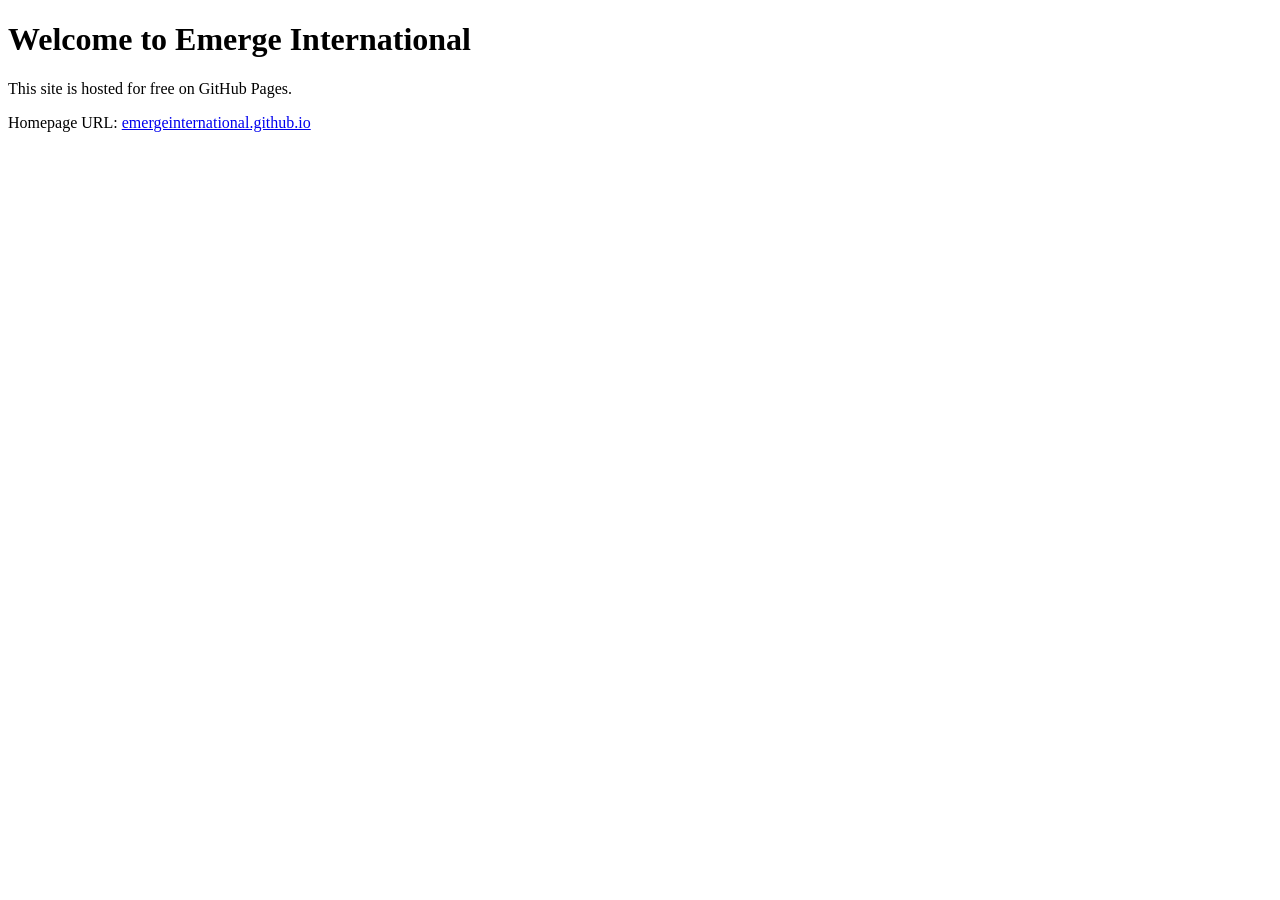
==== index.html @ 7b91ea62 "Create index.html" ====
<!doctype html>
<html>
<head>
<meta charset="utf-8">
<meta name="viewport" content="width=device-width, initial-scale=1">
<title>Emerge International</title>
</head>
<body>
<h1>Welcome to Emerge International</h1>
<p>This site is hosted for free on GitHub Pages.</p>
<p>Homepage URL: <a href="https://emergeinternational.github.io">emergeinternational.github.io</a></p>
</body>
</html>
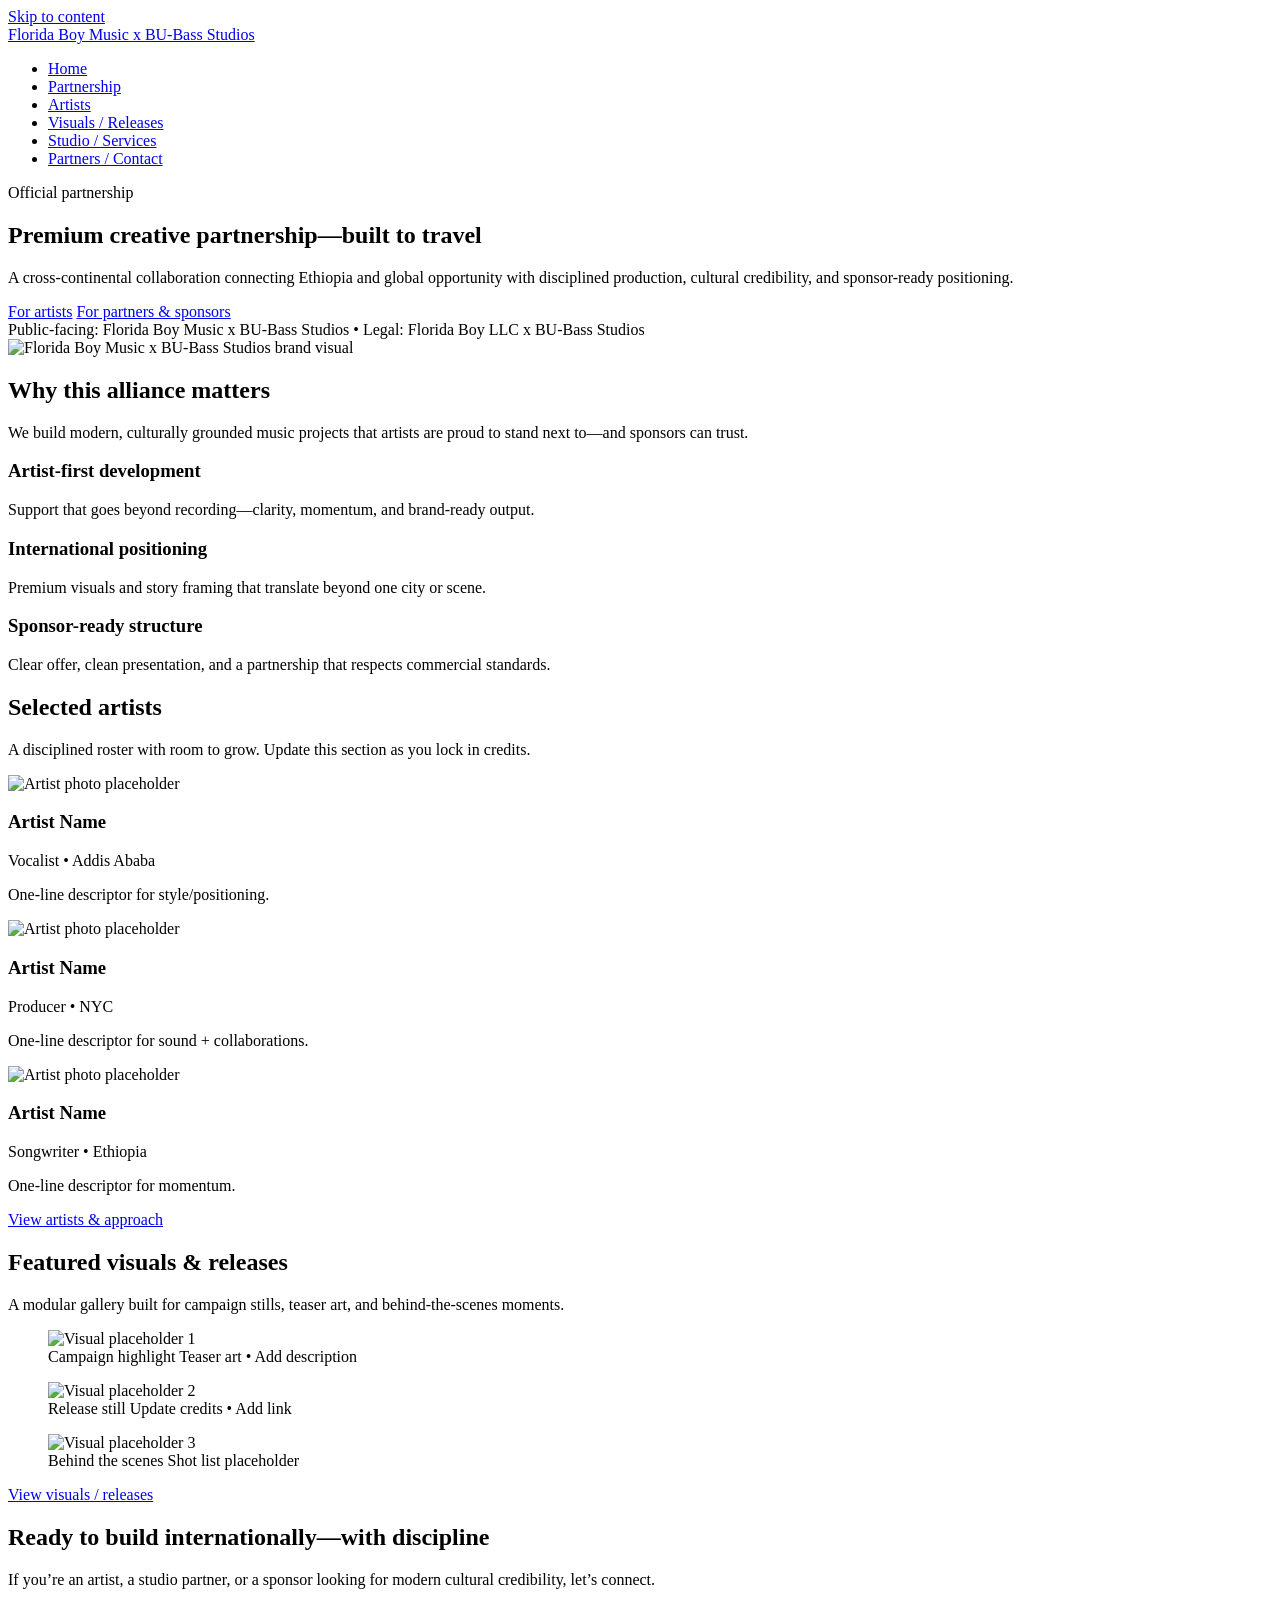
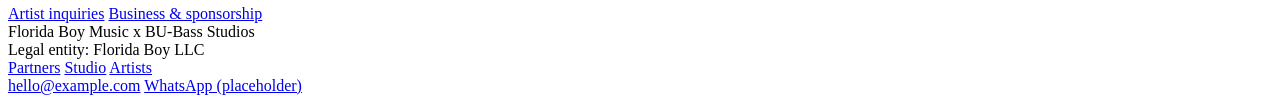
==== commit d8ad878a: "Update index.html" ====
--- a/index.html
+++ b/index.html
@@ -1,13 +1,206 @@
 <!doctype html>
-<html>
+<html lang="en">
 <head>
-<meta charset="utf-8">
-<meta name="viewport" content="width=device-width, initial-scale=1">
-<title>Emerge International</title>
+  <meta charset="utf-8">
+  <meta name="viewport" content="width=device-width,initial-scale=1">
+  <title>Florida Boy Music x BU-Bass Studios</title>
+  <meta name="description" content="Florida Boy Music x BU-Bass Studios is a cross-continental creative partnership connecting Ethiopia and international opportunity.">
+  <link rel="canonical" href="https://emergeinternational.github.io/">
+  <meta name="robots" content="index,follow">
+  <meta name="theme-color" content="#0b0b0d">
+  <link rel="stylesheet" href="/assets/css/styles.css">
+  <meta property="og:type" content="website">
+  <meta property="og:url" content="https://emergeinternational.github.io/">
+  <meta property="og:title" content="Florida Boy Music x BU-Bass Studios">
+  <meta property="og:description" content="A modern, sponsor-friendly partnership platform—artist-facing, culturally relevant, and easy to maintain.">
+  <meta property="og:image" content="https://emergeinternational.github.io/assets/images/og-image.png">
+  <meta name="twitter:card" content="summary_large_image">
+  <meta name="twitter:title" content="Florida Boy Music x BU-Bass Studios">
+  <meta name="twitter:description" content="A modern, sponsor-friendly partnership platform—artist-facing, culturally relevant, and easy to maintain.">
+  <meta name="twitter:image" content="https://emergeinternational.github.io/assets/images/og-image.png">
+  <script type="application/ld+json">
+  {
+    "@context": "https://schema.org",
+    "@type": "Organization",
+    "name": "Florida Boy LLC x BU-Bass Studios",
+    "alternateName": "Florida Boy Music x BU-Bass Studios",
+    "url": "https://emergeinternational.github.io/",
+    "logo": "https://emergeinternational.github.io/assets/images/logo-mark.svg",
+    "contactPoint": {
+      "@type": "ContactPoint",
+      "contactType": "business",
+      "email": "hello@example.com",
+      "url": "https://emergeinternational.github.io/partners/"
+    }
+  }
+  </script>
 </head>
 <body>
-<h1>Welcome to Emerge International</h1>
-<p>This site is hosted for free on GitHub Pages.</p>
-<p>Homepage URL: <a href="https://emergeinternational.github.io">emergeinternational.github.io</a></p>
+  <a class="skip-link" href="#content">Skip to content</a>
+  <header class="site-header">
+    <div class="shell header-shell">
+      <a class="brand" href="/">
+        <span class="brand-top">Florida Boy Music</span>
+        <span class="brand-x">x</span>
+        <span class="brand-bottom">BU-Bass Studios</span>
+      </a>
+      <nav aria-label="Primary">
+        <ul class="nav">
+          <li><a href="/">Home</a></li>
+          <li><a href="/partnership/">Partnership</a></li>
+          <li><a href="/artists/">Artists</a></li>
+          <li><a href="/visuals/">Visuals / Releases</a></li>
+          <li><a href="/studio/">Studio / Services</a></li>
+          <li><a href="/partners/">Partners / Contact</a></li>
+        </ul>
+      </nav>
+    </div>
+  </header>
+
+  <main id="content">
+    <section class="hero" aria-label="Hero">
+      <div class="shell hero-shell">
+        <p class="eyebrow">Official partnership</p>
+        <h1>Premium creative partnership—built to travel</h1>
+        <p class="subhead">A cross-continental collaboration connecting Ethiopia and global opportunity with disciplined production, cultural credibility, and sponsor-ready positioning.</p>
+        <div class="cta-row">
+          <a class="btn btn-primary" href="/artists/#inquire">For artists</a>
+          <a class="btn btn-secondary" href="/partners/#business">For partners & sponsors</a>
+        </div>
+        <div class="micro-note">Public-facing: Florida Boy Music x BU-Bass Studios • Legal: Florida Boy LLC x BU-Bass Studios</div>
+      </div>
+      <img class="hero-art" src="/assets/images/hero.webp" alt="Florida Boy Music x BU-Bass Studios brand visual" width="1440" height="810">
+    </section>
+
+    <section class="section section--grid" aria-label="Partnership overview">
+      <div class="shell">
+        <div class="section-head">
+          <h2>Why this alliance matters</h2>
+          <p class="lead">We build modern, culturally grounded music projects that artists are proud to stand next to—and sponsors can trust.</p>
+        </div>
+        <div class="grid grid--3">
+          <article class="card">
+            <h3>Artist-first development</h3>
+            <p>Support that goes beyond recording—clarity, momentum, and brand-ready output.</p>
+          </article>
+          <article class="card">
+            <h3>International positioning</h3>
+            <p>Premium visuals and story framing that translate beyond one city or scene.</p>
+          </article>
+          <article class="card">
+            <h3>Sponsor-ready structure</h3>
+            <p>Clear offer, clean presentation, and a partnership that respects commercial standards.</p>
+          </article>
+        </div>
+      </div>
+    </section>
+
+    <section class="section section--artists" aria-label="Selected artists">
+      <div class="shell">
+        <div class="section-head">
+          <h2>Selected artists</h2>
+          <p class="lead">A disciplined roster with room to grow. Update this section as you lock in credits.</p>
+        </div>
+        <div class="grid grid--3 cards--artists">
+          <article class="card card--artist">
+            <img src="/assets/images/artist-placeholder.svg" alt="Artist photo placeholder" width="800" height="800">
+            <div class="card-body">
+              <h3>Artist Name</h3>
+              <p class="meta">Vocalist • Addis Ababa</p>
+              <p class="line">One-line descriptor for style/positioning.</p>
+            </div>
+          </article>
+          <article class="card card--artist">
+            <img src="/assets/images/artist-placeholder.svg" alt="Artist photo placeholder" width="800" height="800">
+            <div class="card-body">
+              <h3>Artist Name</h3>
+              <p class="meta">Producer • NYC</p>
+              <p class="line">One-line descriptor for sound + collaborations.</p>
+            </div>
+          </article>
+          <article class="card card--artist">
+            <img src="/assets/images/artist-placeholder.svg" alt="Artist photo placeholder" width="800" height="800">
+            <div class="card-body">
+              <h3>Artist Name</h3>
+              <p class="meta">Songwriter • Ethiopia</p>
+              <p class="line">One-line descriptor for momentum.</p>
+            </div>
+          </article>
+        </div>
+        <div class="cta-inline">
+          <a class="btn btn-link" href="/artists/">View artists & approach</a>
+        </div>
+      </div>
+    </section>
+
+    <section class="section section--visuals" aria-label="Featured visuals">
+      <div class="shell">
+        <div class="section-head">
+          <h2>Featured visuals & releases</h2>
+          <p class="lead">A modular gallery built for campaign stills, teaser art, and behind-the-scenes moments.</p>
+        </div>
+        <div class="grid grid--3">
+          <figure class="visual-tile">
+            <img src="/assets/images/visual-placeholder.svg" alt="Visual placeholder 1" loading="lazy" width="1200" height="800">
+            <figcaption>
+              <span class="title">Campaign highlight</span>
+              <span class="meta">Teaser art • Add description</span>
+            </figcaption>
+          </figure>
+          <figure class="visual-tile">
+            <img src="/assets/images/visual-placeholder.svg" alt="Visual placeholder 2" loading="lazy" width="1200" height="800">
+            <figcaption>
+              <span class="title">Release still</span>
+              <span class="meta">Update credits • Add link</span>
+            </figcaption>
+          </figure>
+          <figure class="visual-tile">
+            <img src="/assets/images/visual-placeholder.svg" alt="Visual placeholder 3" loading="lazy" width="1200" height="800">
+            <figcaption>
+              <span class="title">Behind the scenes</span>
+              <span class="meta">Shot list placeholder</span>
+            </figcaption>
+          </figure>
+        </div>
+        <div class="cta-inline">
+          <a class="btn btn-link" href="/visuals/">View visuals / releases</a>
+        </div>
+      </div>
+    </section>
+
+    <section class="section section--closing" aria-label="Closing call to action">
+      <div class="shell">
+        <div class="closing-card">
+          <h2>Ready to build internationally—with discipline</h2>
+          <p class="lead">If you’re an artist, a studio partner, or a sponsor looking for modern cultural credibility, let’s connect.</p>
+          <div class="cta-row">
+            <a class="btn btn-primary" href="/artists/#inquire">Artist inquiries</a>
+            <a class="btn btn-secondary" href="/partners/#business">Business & sponsorship</a>
+          </div>
+        </div>
+      </div>
+    </section>
+  </main>
+
+  <footer class="site-footer">
+    <div class="shell footer-shell">
+      <div class="footer-brand">
+        <div class="brand-mark"></div>
+        <div>
+          <div class="brand-footer">Florida Boy Music x BU-Bass Studios</div>
+          <div class="brand-footer-sub">Legal entity: Florida Boy LLC</div>
+        </div>
+      </div>
+      <div class="footer-links" aria-label="Footer">
+        <a href="/partners/">Partners</a>
+        <a href="/studio/">Studio</a>
+        <a href="/artists/">Artists</a>
+      </div>
+      <div class="footer-contact">
+        <a href="mailto:hello@example.com">hello@example.com</a>
+        <a href="https://wa.me/0000000000">WhatsApp (placeholder)</a>
+      </div>
+    </div>
+  </footer>
 </body>
 </html>
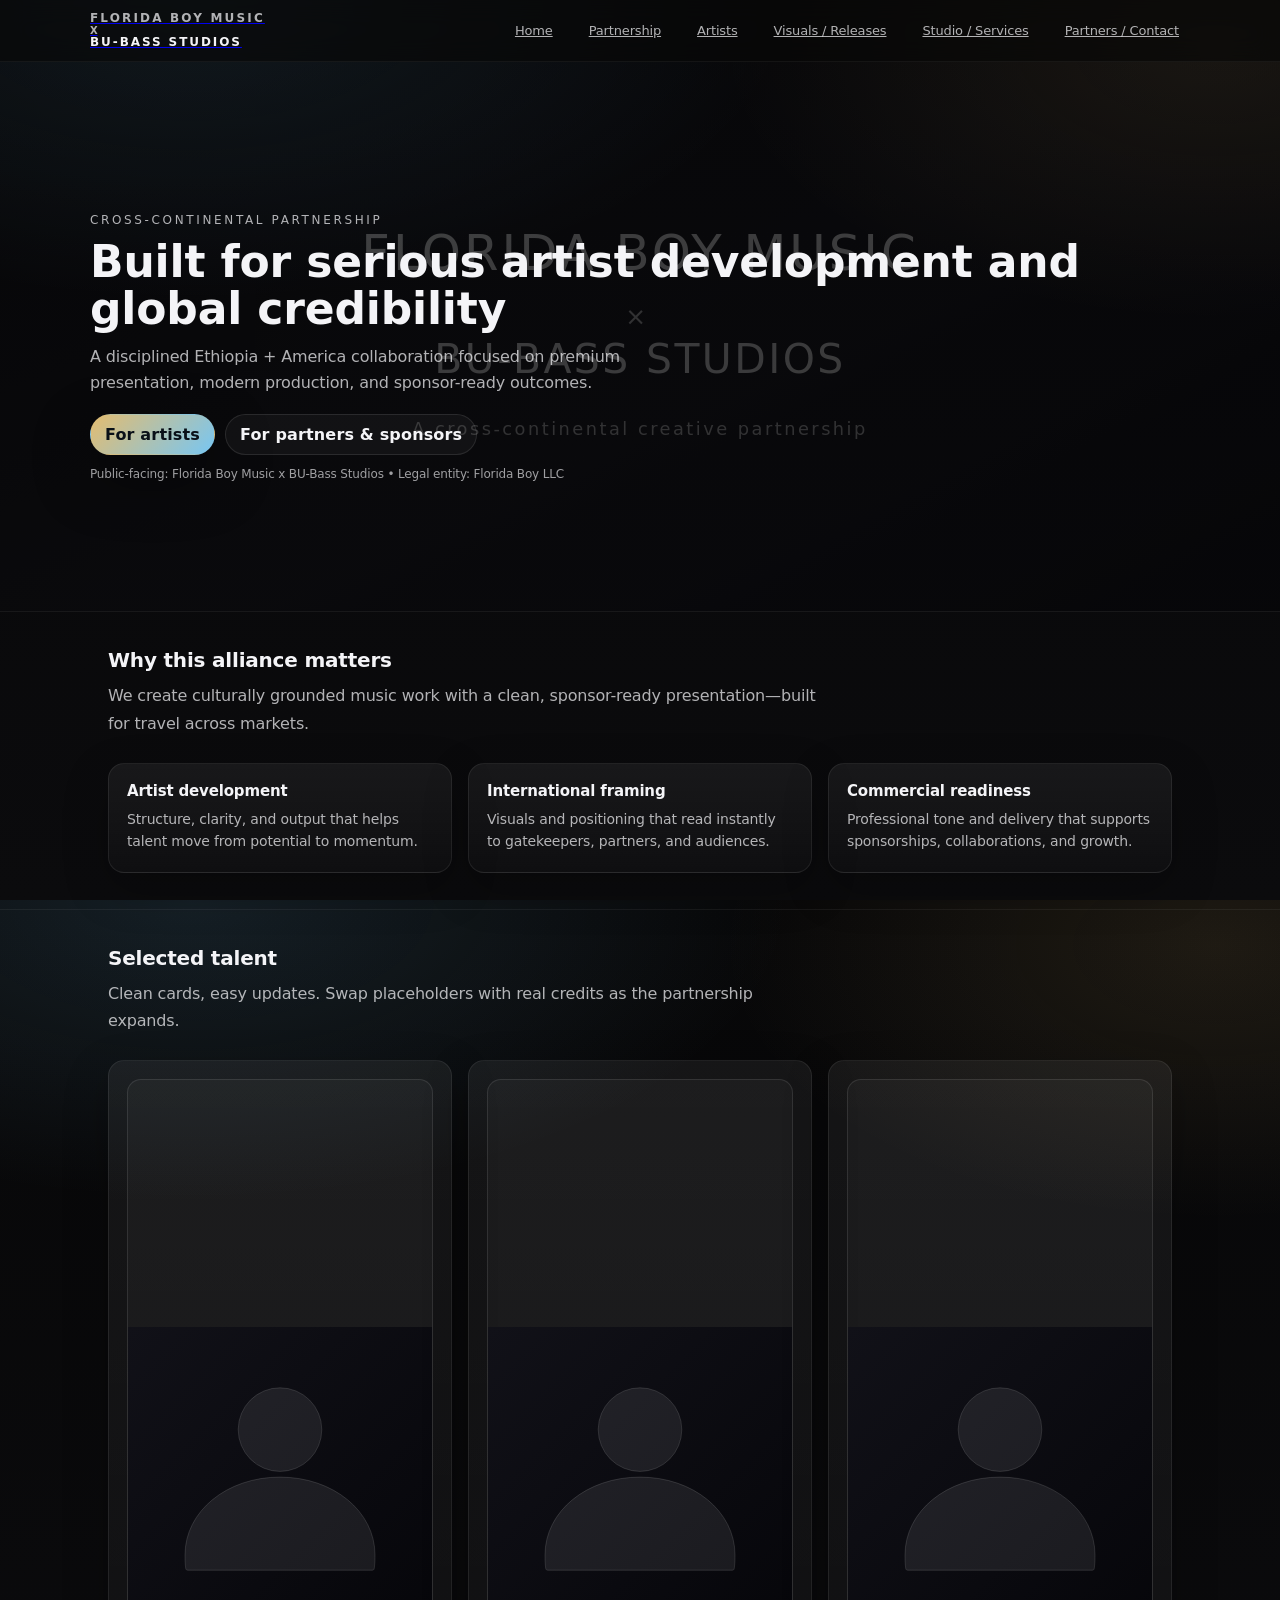
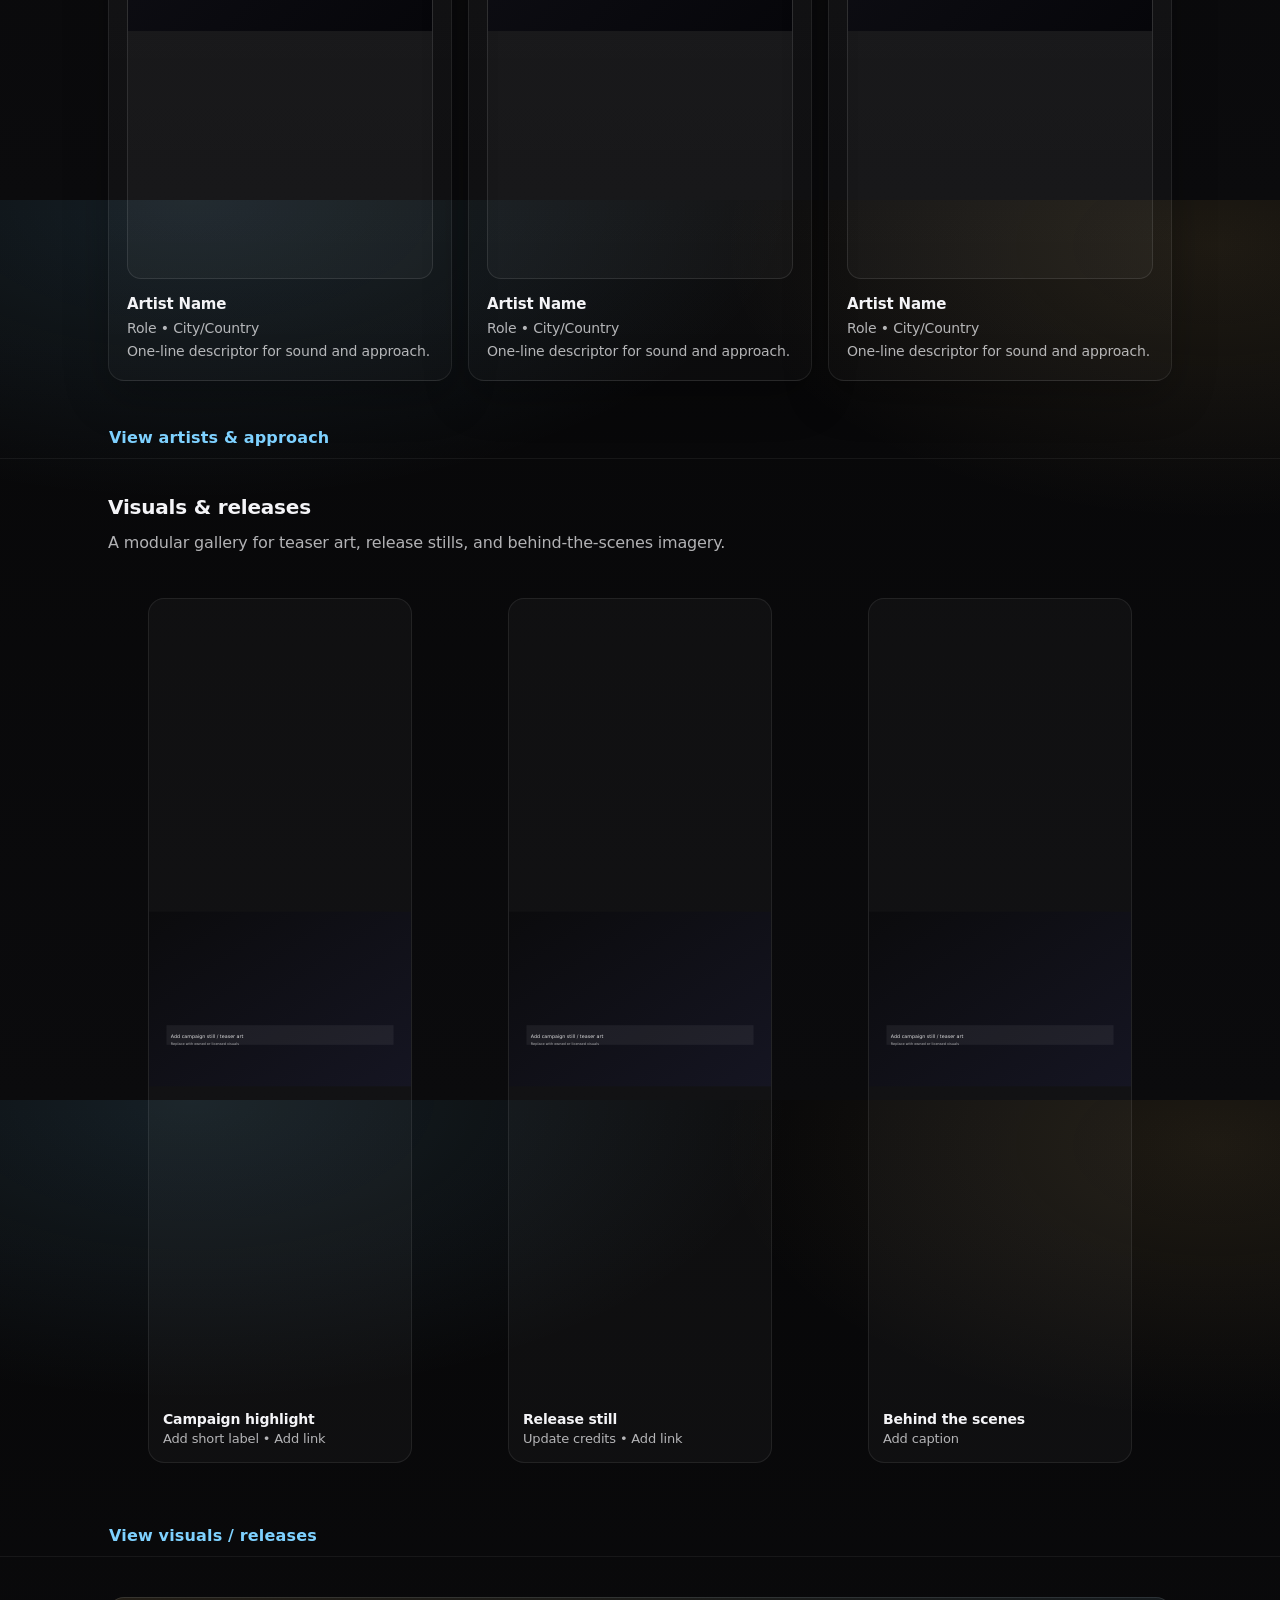
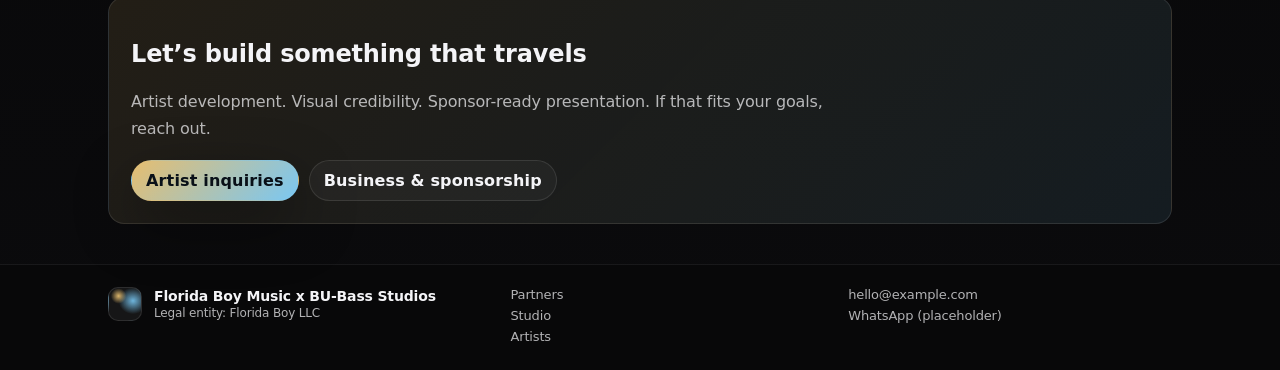
==== commit 7595e62a: "Refine homepage positioning and metadata" ====
--- a/index.html
+++ b/index.html
@@ -4,7 +4,7 @@
   <meta charset="utf-8">
   <meta name="viewport" content="width=device-width,initial-scale=1">
   <title>Florida Boy Music x BU-Bass Studios</title>
-  <meta name="description" content="Florida Boy Music x BU-Bass Studios is a cross-continental creative partnership connecting Ethiopia and international opportunity.">
+  <meta name="description" content="Florida Boy Music x BU-Bass Studios is a cross-continental partnership for serious artist development, premium visuals, and sponsor-ready presentation—built from Ethiopia to the world.">
   <link rel="canonical" href="https://emergeinternational.github.io/">
   <meta name="robots" content="index,follow">
   <meta name="theme-color" content="#0b0b0d">
@@ -12,12 +12,12 @@
   <meta property="og:type" content="website">
   <meta property="og:url" content="https://emergeinternational.github.io/">
   <meta property="og:title" content="Florida Boy Music x BU-Bass Studios">
-  <meta property="og:description" content="A modern, sponsor-friendly partnership platform—artist-facing, culturally relevant, and easy to maintain.">
-  <meta property="og:image" content="https://emergeinternational.github.io/assets/images/og-image.png">
+  <meta property="og:description" content="A sponsor-friendly partnership platform—premium, international, and easy to update.">
+  <meta property="og:image" content="https://emergeinternational.github.io/assets/images/og-image.svg">
   <meta name="twitter:card" content="summary_large_image">
   <meta name="twitter:title" content="Florida Boy Music x BU-Bass Studios">
-  <meta name="twitter:description" content="A modern, sponsor-friendly partnership platform—artist-facing, culturally relevant, and easy to maintain.">
-  <meta name="twitter:image" content="https://emergeinternational.github.io/assets/images/og-image.png">
+  <meta name="twitter:description" content="A sponsor-friendly partnership platform—premium, international, and easy to update.">
+  <meta name="twitter:image" content="https://emergeinternational.github.io/assets/images/og-image.svg">
   <script type="application/ld+json">
   {
     "@context": "https://schema.org",
@@ -60,36 +60,36 @@
   <main id="content">
     <section class="hero" aria-label="Hero">
       <div class="shell hero-shell">
-        <p class="eyebrow">Official partnership</p>
-        <h1>Premium creative partnership—built to travel</h1>
-        <p class="subhead">A cross-continental collaboration connecting Ethiopia and global opportunity with disciplined production, cultural credibility, and sponsor-ready positioning.</p>
+        <p class="eyebrow">Cross-continental partnership</p>
+        <h1>Built for serious artist development and global credibility</h1>
+        <p class="subhead">A disciplined Ethiopia + America collaboration focused on premium presentation, modern production, and sponsor-ready outcomes.</p>
         <div class="cta-row">
           <a class="btn btn-primary" href="/artists/#inquire">For artists</a>
-          <a class="btn btn-secondary" href="/partners/#business">For partners & sponsors</a>
-        </div>
-        <div class="micro-note">Public-facing: Florida Boy Music x BU-Bass Studios • Legal: Florida Boy LLC x BU-Bass Studios</div>
-      </div>
-      <img class="hero-art" src="/assets/images/hero.webp" alt="Florida Boy Music x BU-Bass Studios brand visual" width="1440" height="810">
+          <a class="btn btn-secondary" href="/partners/#business">For partners &amp; sponsors</a>
+        </div>
+        <div class="micro-note">Public-facing: Florida Boy Music x BU-Bass Studios • Legal entity: Florida Boy LLC</div>
+      </div>
+      <img class="hero-art" src="/assets/images/hero.svg" alt="Florida Boy Music x BU-Bass Studios brand visual" width="1440" height="810">
     </section>
 
     <section class="section section--grid" aria-label="Partnership overview">
       <div class="shell">
         <div class="section-head">
           <h2>Why this alliance matters</h2>
-          <p class="lead">We build modern, culturally grounded music projects that artists are proud to stand next to—and sponsors can trust.</p>
+          <p class="lead">We create culturally grounded music work with a clean, sponsor-ready presentation—built for travel across markets.</p>
         </div>
         <div class="grid grid--3">
           <article class="card">
-            <h3>Artist-first development</h3>
-            <p>Support that goes beyond recording—clarity, momentum, and brand-ready output.</p>
+            <h3>Artist development</h3>
+            <p>Structure, clarity, and output that helps talent move from potential to momentum.</p>
           </article>
           <article class="card">
-            <h3>International positioning</h3>
-            <p>Premium visuals and story framing that translate beyond one city or scene.</p>
+            <h3>International framing</h3>
+            <p>Visuals and positioning that read instantly to gatekeepers, partners, and audiences.</p>
           </article>
           <article class="card">
-            <h3>Sponsor-ready structure</h3>
-            <p>Clear offer, clean presentation, and a partnership that respects commercial standards.</p>
+            <h3>Commercial readiness</h3>
+            <p>Professional tone and delivery that supports sponsorships, collaborations, and growth.</p>
           </article>
         </div>
       </div>
@@ -98,37 +98,37 @@
     <section class="section section--artists" aria-label="Selected artists">
       <div class="shell">
         <div class="section-head">
-          <h2>Selected artists</h2>
-          <p class="lead">A disciplined roster with room to grow. Update this section as you lock in credits.</p>
+          <h2>Selected talent</h2>
+          <p class="lead">Clean cards, easy updates. Swap placeholders with real credits as the partnership expands.</p>
         </div>
         <div class="grid grid--3 cards--artists">
           <article class="card card--artist">
             <img src="/assets/images/artist-placeholder.svg" alt="Artist photo placeholder" width="800" height="800">
             <div class="card-body">
               <h3>Artist Name</h3>
-              <p class="meta">Vocalist • Addis Ababa</p>
-              <p class="line">One-line descriptor for style/positioning.</p>
+              <p class="meta">Role • City/Country</p>
+              <p class="line">One-line descriptor for sound and approach.</p>
             </div>
           </article>
           <article class="card card--artist">
             <img src="/assets/images/artist-placeholder.svg" alt="Artist photo placeholder" width="800" height="800">
             <div class="card-body">
               <h3>Artist Name</h3>
-              <p class="meta">Producer • NYC</p>
-              <p class="line">One-line descriptor for sound + collaborations.</p>
+              <p class="meta">Role • City/Country</p>
+              <p class="line">One-line descriptor for sound and approach.</p>
             </div>
           </article>
           <article class="card card--artist">
             <img src="/assets/images/artist-placeholder.svg" alt="Artist photo placeholder" width="800" height="800">
             <div class="card-body">
               <h3>Artist Name</h3>
-              <p class="meta">Songwriter • Ethiopia</p>
-              <p class="line">One-line descriptor for momentum.</p>
+              <p class="meta">Role • City/Country</p>
+              <p class="line">One-line descriptor for sound and approach.</p>
             </div>
           </article>
         </div>
         <div class="cta-inline">
-          <a class="btn btn-link" href="/artists/">View artists & approach</a>
+          <a class="btn btn-link" href="/artists/">View artists &amp; approach</a>
         </div>
       </div>
     </section>
@@ -136,29 +136,29 @@
     <section class="section section--visuals" aria-label="Featured visuals">
       <div class="shell">
         <div class="section-head">
-          <h2>Featured visuals & releases</h2>
-          <p class="lead">A modular gallery built for campaign stills, teaser art, and behind-the-scenes moments.</p>
+          <h2>Visuals &amp; releases</h2>
+          <p class="lead">A modular gallery for teaser art, release stills, and behind-the-scenes imagery.</p>
         </div>
         <div class="grid grid--3">
           <figure class="visual-tile">
-            <img src="/assets/images/visual-placeholder.svg" alt="Visual placeholder 1" loading="lazy" width="1200" height="800">
+            <img src="/assets/images/visual-placeholder.svg" alt="Campaign highlight placeholder" loading="lazy" width="1200" height="800">
             <figcaption>
               <span class="title">Campaign highlight</span>
-              <span class="meta">Teaser art • Add description</span>
+              <span class="meta">Add short label • Add link</span>
             </figcaption>
           </figure>
           <figure class="visual-tile">
-            <img src="/assets/images/visual-placeholder.svg" alt="Visual placeholder 2" loading="lazy" width="1200" height="800">
+            <img src="/assets/images/visual-placeholder.svg" alt="Release still placeholder" loading="lazy" width="1200" height="800">
             <figcaption>
               <span class="title">Release still</span>
               <span class="meta">Update credits • Add link</span>
             </figcaption>
           </figure>
           <figure class="visual-tile">
-            <img src="/assets/images/visual-placeholder.svg" alt="Visual placeholder 3" loading="lazy" width="1200" height="800">
+            <img src="/assets/images/visual-placeholder.svg" alt="Behind the scenes placeholder" loading="lazy" width="1200" height="800">
             <figcaption>
               <span class="title">Behind the scenes</span>
-              <span class="meta">Shot list placeholder</span>
+              <span class="meta">Add caption</span>
             </figcaption>
           </figure>
         </div>
@@ -171,11 +171,11 @@
     <section class="section section--closing" aria-label="Closing call to action">
       <div class="shell">
         <div class="closing-card">
-          <h2>Ready to build internationally—with discipline</h2>
-          <p class="lead">If you’re an artist, a studio partner, or a sponsor looking for modern cultural credibility, let’s connect.</p>
+          <h2>Let’s build something that travels</h2>
+          <p class="lead">Artist development. Visual credibility. Sponsor-ready presentation. If that fits your goals, reach out.</p>
           <div class="cta-row">
             <a class="btn btn-primary" href="/artists/#inquire">Artist inquiries</a>
-            <a class="btn btn-secondary" href="/partners/#business">Business & sponsorship</a>
+            <a class="btn btn-secondary" href="/partners/#business">Business &amp; sponsorship</a>
           </div>
         </div>
       </div>
--- a/assets/css/styles.css
+++ b/assets/css/styles.css
@@ -0,0 +1,291 @@
+:root {
+  --bg: #0b0b0d;
+  --panel: rgba(255,255,255,0.04);
+  --panel2: rgba(255,255,255,0.06);
+  --text: #f4f4f7;
+  --muted: rgba(244,244,247,0.72);
+  --line: rgba(255,255,255,0.10);
+  --gold: #f0c674;
+  --accent: #7ed1ff;
+  --shadow: 0 22px 60px rgba(0,0,0,0.40);
+}
+
+* { box-sizing: border-box; }
+html, body { height: 100%; }
+body {
+  margin: 0;
+  font-family: ui-sans-serif, system-ui, -apple-system, Segoe UI, Roboto, Helvetica, Arial, "Apple Color Emoji", "Segoe UI Emoji";
+  background: radial-gradient(1200px 600px at 15% 0%, rgba(127,209,255,0.12), transparent 50%),
+              radial-gradient(900px 500px at 95% 5%, rgba(240,198,116,0.10), transparent 55%),
+              linear-gradient(180deg, #070708, #0b0b0d);
+  color: var(--text);
+  letter-spacing: -0.01em;
+}
+
+::selection { background: rgba(126, 209, 255, 0.3); }
+
+.skip-link {
+  position: absolute;
+  left: -999px;
+  top: 0;
+  padding: 10px 12px;
+  background: rgba(255,255,255,0.10);
+  border: 1px solid var(--line);
+  border-radius: 10px;
+  backdrop-filter: blur(10px);
+  color: var(--text);
+}
+.skip-link:focus { left: 20px; top: 18px; }
+
+.shell { max-width: 1100px; margin: 0 auto; padding: 0 18px; }
+
+.site-header {
+  position: sticky;
+  top: 0;
+  z-index: 100;
+  background: rgba(7,7,8,0.72);
+  border-bottom: 1px solid rgba(255,255,255,0.05);
+  backdrop-filter: blur(12px);
+}
+
+.header-shell {
+  display: flex;
+  align-items: center;
+  justify-content: space-between;
+  gap: 14px;
+  padding: 12px 0;
+}
+
+.brand {
+  display: inline-flex;
+  flex-direction: column;
+  gap: 0px;
+  font-weight: 780;
+  font-size: 12px;
+  line-height: 1.1;
+  text-transform: uppercase;
+}
+.brand-top { letter-spacing: 0.18em; color: var(--muted); }
+.brand-x { font-size: 10px; color: var(--muted); }
+.brand-bottom { letter-spacing: 0.16em; color: var(--text); }
+
+.nav {
+  margin: 0;
+  padding: 0;
+  list-style: none;
+  display: flex;
+  align-items: center;
+  gap: 14px;
+  flex-wrap: wrap;
+}
+
+.nav a {
+  display: inline-flex;
+  align-items: center;
+  gap: 8px;
+  padding: 8px 10px;
+  border-radius: 999px;
+  color: var(--muted);
+  border: 1px solid transparent;
+  transition: border-color .15s ease, background .15s ease, color .15s ease;
+  font-size: 13px;
+}
+.nav a:hover { border-color: var(--line); background: rgba(255,255,255,0.03); color: var(--text); }
+
+.hero {
+  position: relative;
+  min-height: 550px;
+  display: grid;
+  grid-template-columns: 1fr;
+  align-items: center;
+  overflow: hidden;
+  border-bottom: 1px solid rgba(255,255,255,0.06);
+}
+
+.hero-shell {
+  padding: 48px 0 28px;
+  position: relative;
+  z-index: 1;
+}
+
+.eyebrow {
+  margin: 0;
+  font-size: 12px;
+  letter-spacing: 0.22em;
+  text-transform: uppercase;
+  color: var(--muted);
+}
+
+.hero h1 {
+  margin: 12px 0 12px;
+  font-size: clamp(28px, 5vw, 44px);
+  line-height: 1.06;
+  font-weight: 800;
+}
+
+.subhead {
+  margin: 0;
+  color: var(--muted);
+  max-width: 58ch;
+  font-size: 16px;
+  line-height: 1.6;
+}
+
+.cta-row {
+  display: flex;
+  gap: 10px;
+  flex-wrap: wrap;
+  margin-top: 18px;
+}
+
+.btn {
+  display: inline-flex;
+  align-items: center;
+  justify-content: center;
+  padding: 10px 14px;
+  border-radius: 999px;
+  border: 1px solid transparent;
+  text-decoration: none;
+  font-weight: 650;
+  letter-spacing: 0.01em;
+}
+
+.btn-primary {
+  background: linear-gradient(135deg, rgba(240,198,116,0.95), rgba(126,209,255,0.95));
+  color: #091018;
+  box-shadow: var(--shadow);
+}
+
+.btn-secondary {
+  border-color: var(--line);
+  background: rgba(255,255,255,0.04);
+  color: var(--text);
+}
+
+.btn-link {
+  padding: 10px 0;
+  color: var(--accent);
+  font-weight: 650;
+}
+.btn-link:hover { text-decoration: underline; }
+
+.micro-note {
+  margin-top: 12px;
+  color: rgba(244,244,247,0.64);
+  font-size: 12px;
+}
+
+.hero-art {
+  position: absolute;
+  inset: 0;
+  width: 100%;
+  height: 100%;
+  object-fit: cover;
+  opacity: 0.22;
+  filter: saturate(1.05) contrast(1.08) blur(0.2px);
+}
+
+.section {
+  border-bottom: 1px solid rgba(255,255,255,0.06);
+}
+.section-head { padding: 36px 0 10px; }
+.section-head h2 {
+  margin: 0;
+  font-size: 20px;
+  letter-spacing: -0.01em;
+}
+.lead {
+  margin: 10px 0 0;
+  color: var(--muted);
+  max-width: 70ch;
+  line-height: 1.7;
+}
+
+.grid {
+  display: grid;
+  grid-template-columns: repeat(3, minmax(0, 1fr));
+  gap: 16px;
+  padding: 16px 0 36px;
+}
+
+.card {
+  padding: 18px;
+  border-radius: 16px;
+  background: linear-gradient(180deg, rgba(255,255,255,0.06), rgba(255,255,255,0.02));
+  border: 1px solid rgba(255,255,255,0.08);
+  box-shadow: 0 16px 44px rgba(0,0,0,0.25);
+  min-height: 110px;
+}
+.card h3 { margin-top: 0; margin-bottom: 8px; font-size: 15px; }
+.card p { margin: 0; color: var(--muted); line-height: 1.6; font-size: 14px; }
+
+.cards--artists img {
+  width: 100%;
+  border-radius: 14px;
+  border: 1px solid rgba(255,255,255,0.10);
+  margin-bottom: 12px;
+  background: rgba(255,255,255,0.03);
+}
+.card-body h3 { margin: 0 0 4px; }
+.meta { margin: 0 0 4px; color: rgba(244,244,247,0.62); font-size: 13px; }
+.line { margin: 0; color: var(--muted); font-size: 14px; }
+
+.visual-tile {
+  border-radius: 16px;
+  overflow: hidden;
+  border: 1px solid rgba(255,255,255,0.08);
+  background: rgba(255,255,255,0.03);
+}
+.visual-tile img { width: 100%; display: block; }
+.visual-tile figcaption {
+  padding: 12px 14px;
+  display: flex;
+  flex-direction: column;
+  gap: 4px;
+}
+.visual-tile .title { font-weight: 700; font-size: 14px; }
+.visual-tile .meta { color: var(--muted); font-size: 13px; }
+
+.closing-card {
+  margin: 40px 0;
+  padding: 22px;
+  border-radius: 16px;
+  background: linear-gradient(135deg, rgba(240,198,116,0.11), rgba(126,209,255,0.09));
+  border: 1px solid rgba(255,255,255,0.10);
+}
+
+.site-footer {
+  padding: 22px 0 26px;
+  background: rgba(7,7,8,0.75);
+}
+.footer-shell {
+  display: grid;
+  grid-template-columns: 1.2fr 1fr 1fr;
+  gap: 14px;
+  align-items: start;
+}
+.footer-brand { display: flex; align-items: center; gap: 12px; }
+.brand-mark {
+  width: 34px;
+  height: 34px;
+  border-radius: 10px;
+  background: radial-gradient(14px 14px at 30% 25%, rgba(240,198,116,0.9), transparent 55%),
+              radial-gradient(24px 22px at 75% 40%, rgba(126,209,255,0.85), transparent 60%),
+              rgba(255,255,255,0.06);
+  border: 1px solid rgba(255,255,255,0.10);
+}
+.brand-footer { font-weight: 750; font-size: 14px; }
+.brand-footer-sub { color: var(--muted); font-size: 12px; margin-top: 2px; }
+
+.footer-links, .footer-contact { display: flex; flex-direction: column; gap: 6px; }
+.footer-links a, .footer-contact a { color: var(--muted); text-decoration: none; font-size: 13px; }
+.footer-links a:hover, .footer-contact a:hover { color: var(--text); }
+
+@media (max-width: 920px) {
+  .grid { grid-template-columns: repeat(2, minmax(0, 1fr)); }
+  .footer-shell { grid-template-columns: 1fr; }
+}
+
+@media (max-width: 640px) {
+  .grid { grid-template-columns: 1fr; }
+}
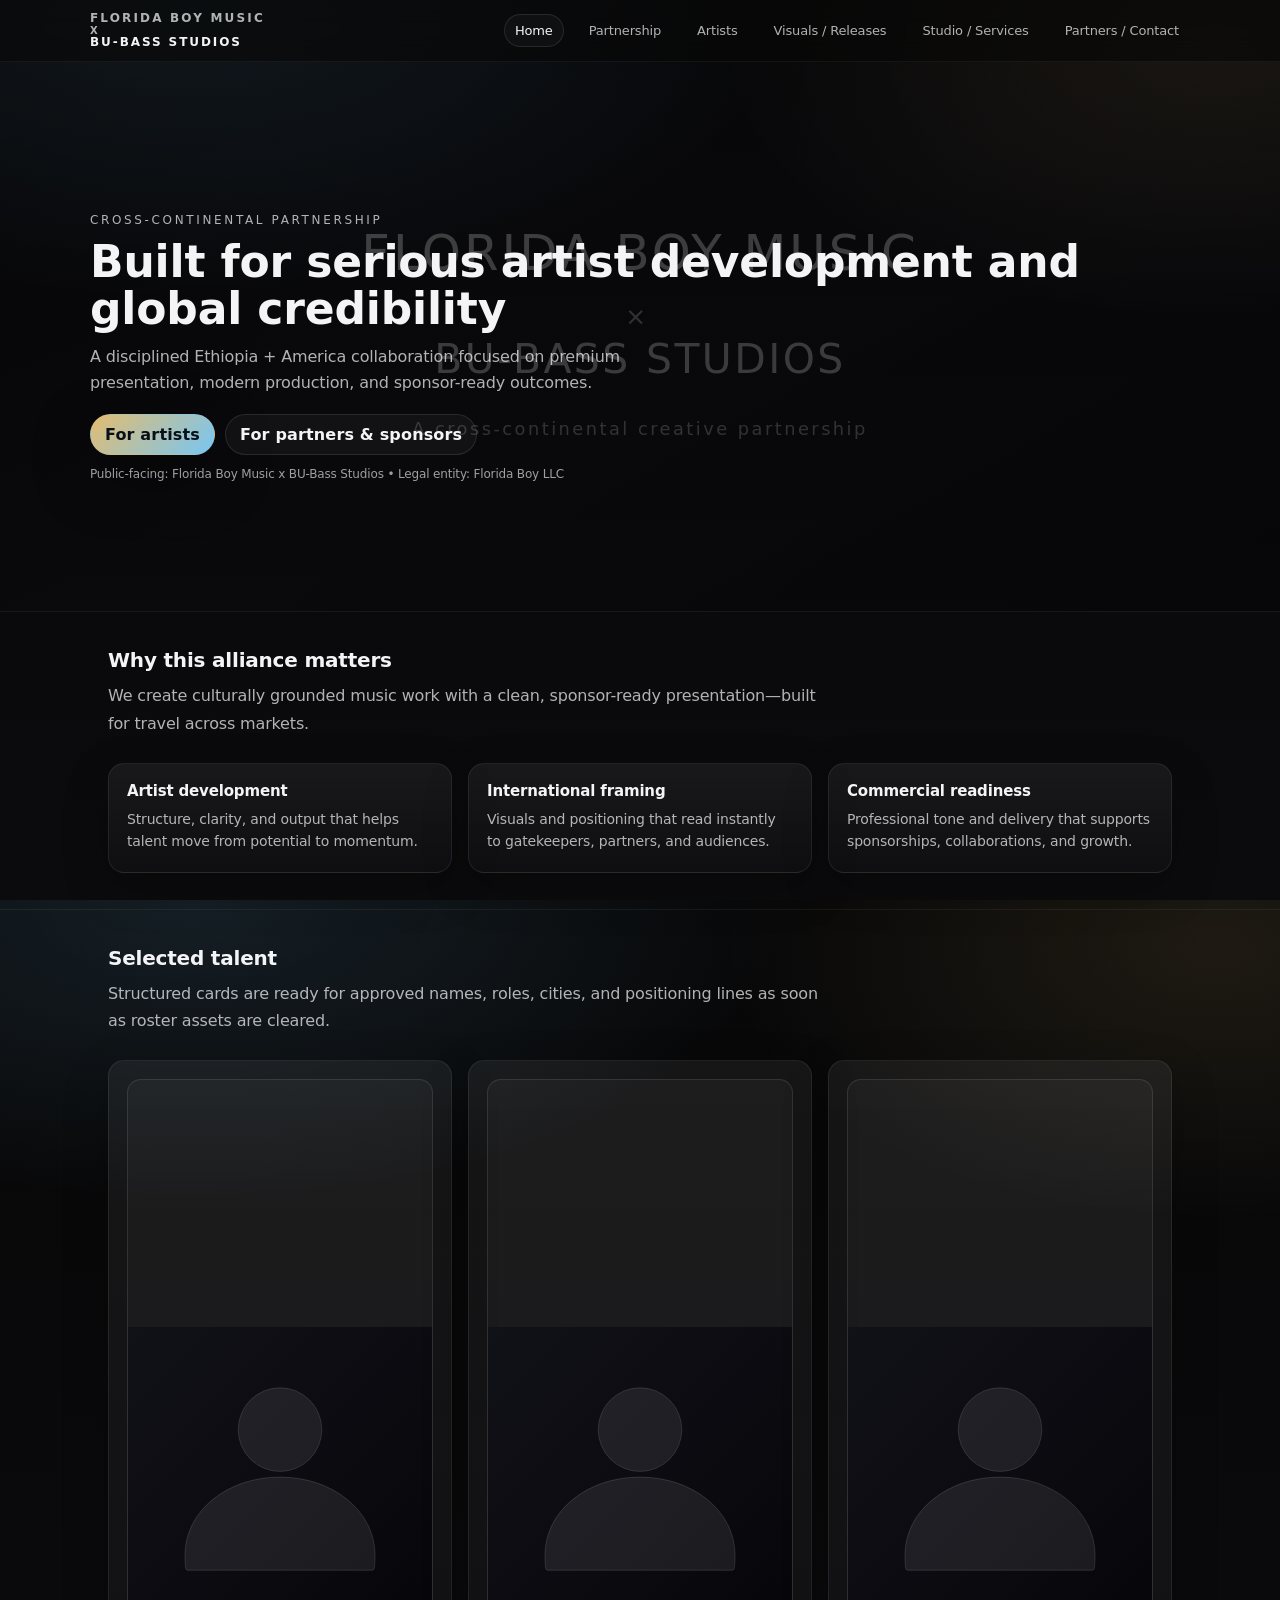
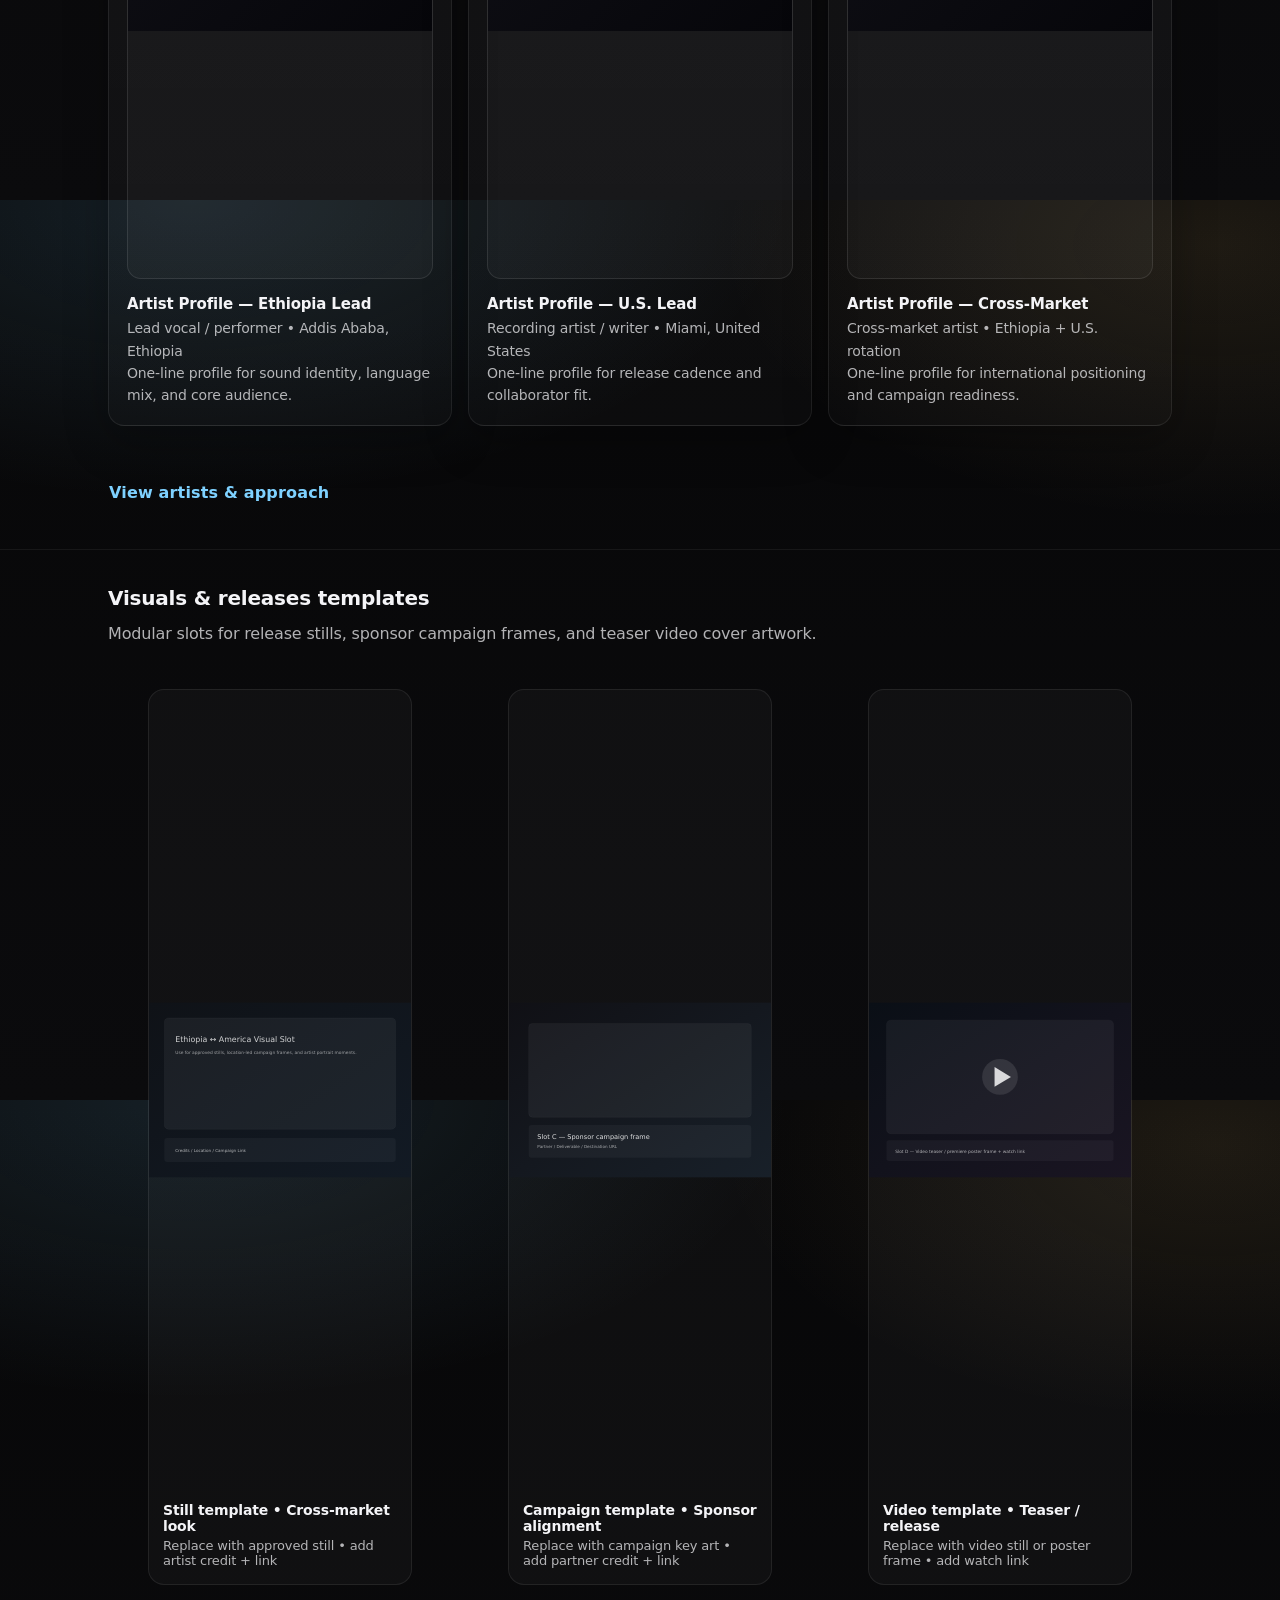
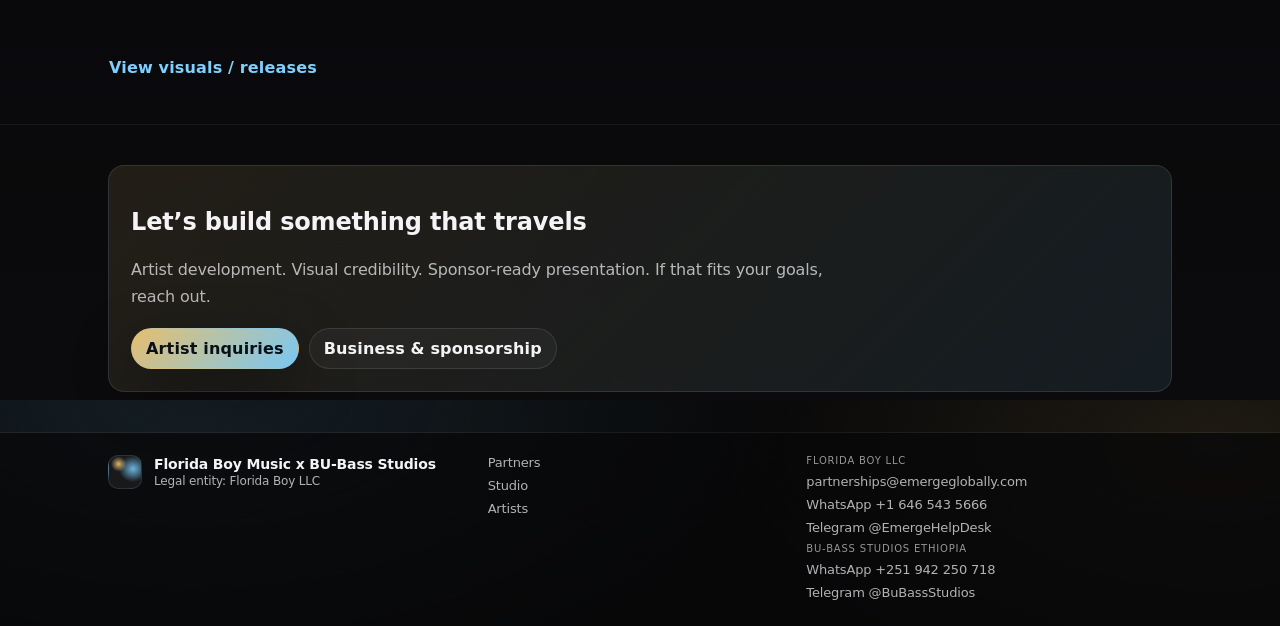
==== commit 471b26f9: "Polish artist placeholder labeling for live-ready presentation" ====
--- a/index.html
+++ b/index.html
@@ -4,34 +4,62 @@
   <meta charset="utf-8">
   <meta name="viewport" content="width=device-width,initial-scale=1">
   <title>Florida Boy Music x BU-Bass Studios</title>
-  <meta name="description" content="Florida Boy Music x BU-Bass Studios is a cross-continental partnership for serious artist development, premium visuals, and sponsor-ready presentation—built from Ethiopia to the world.">
+  <meta name="description" content="Florida Boy Music x BU-Bass Studios is a cross-continental Ethiopia + America partnership for serious artist development, premium visuals, and sponsor-ready presentation.">
   <link rel="canonical" href="https://emergeinternational.github.io/">
-  <meta name="robots" content="index,follow">
+  <meta name="robots" content="index,follow,max-image-preview:large">
   <meta name="theme-color" content="#0b0b0d">
-  <link rel="stylesheet" href="/assets/css/styles.css">
   <meta property="og:type" content="website">
+  <meta property="og:site_name" content="Florida Boy Music x BU-Bass Studios">
+  <meta property="og:locale" content="en_US">
   <meta property="og:url" content="https://emergeinternational.github.io/">
   <meta property="og:title" content="Florida Boy Music x BU-Bass Studios">
-  <meta property="og:description" content="A sponsor-friendly partnership platform—premium, international, and easy to update.">
+  <meta property="og:description" content="A sponsor-friendly Ethiopia + America partnership platform—premium, international, and easy to update.">
   <meta property="og:image" content="https://emergeinternational.github.io/assets/images/og-image.svg">
   <meta name="twitter:card" content="summary_large_image">
   <meta name="twitter:title" content="Florida Boy Music x BU-Bass Studios">
-  <meta name="twitter:description" content="A sponsor-friendly partnership platform—premium, international, and easy to update.">
+  <meta name="twitter:description" content="A sponsor-friendly Ethiopia + America partnership platform—premium, international, and easy to update.">
   <meta name="twitter:image" content="https://emergeinternational.github.io/assets/images/og-image.svg">
+  <link rel="stylesheet" href="/assets/css/styles.css">
   <script type="application/ld+json">
   {
     "@context": "https://schema.org",
-    "@type": "Organization",
-    "name": "Florida Boy LLC x BU-Bass Studios",
-    "alternateName": "Florida Boy Music x BU-Bass Studios",
-    "url": "https://emergeinternational.github.io/",
-    "logo": "https://emergeinternational.github.io/assets/images/logo-mark.svg",
-    "contactPoint": {
-      "@type": "ContactPoint",
-      "contactType": "business",
-      "email": "hello@example.com",
-      "url": "https://emergeinternational.github.io/partners/"
-    }
+    "@graph": [
+      {
+        "@type": "Organization",
+        "@id": "https://emergeinternational.github.io/#organization",
+        "name": "Florida Boy LLC x BU-Bass Studios",
+        "alternateName": "Florida Boy Music x BU-Bass Studios",
+        "url": "https://emergeinternational.github.io/",
+        "logo": "https://emergeinternational.github.io/assets/images/logo-mark.svg",
+        "email": "partnerships@emergeglobally.com",
+        "contactPoint": [
+          {
+            "@type": "ContactPoint",
+            "contactType": "partnership",
+            "telephone": "+16465435666",
+            "email": "partnerships@emergeglobally.com"
+          },
+          {
+            "@type": "ContactPoint",
+            "contactType": "ethiopia studio",
+            "telephone": "+251942250718"
+          }
+        ],
+        "sameAs": [
+          "https://t.me/EmergeHelpDesk",
+          "https://t.me/BuBassStudios"
+        ]
+      },
+      {
+        "@type": "WebSite",
+        "@id": "https://emergeinternational.github.io/#website",
+        "url": "https://emergeinternational.github.io/",
+        "name": "Florida Boy Music x BU-Bass Studios",
+        "publisher": {
+          "@id": "https://emergeinternational.github.io/#organization"
+        }
+      }
+    ]
   }
   </script>
 </head>
@@ -46,7 +74,7 @@
       </a>
       <nav aria-label="Primary">
         <ul class="nav">
-          <li><a href="/">Home</a></li>
+          <li><a aria-current="page" href="/">Home</a></li>
           <li><a href="/partnership/">Partnership</a></li>
           <li><a href="/artists/">Artists</a></li>
           <li><a href="/visuals/">Visuals / Releases</a></li>
@@ -72,7 +100,7 @@
       <img class="hero-art" src="/assets/images/hero.svg" alt="Florida Boy Music x BU-Bass Studios brand visual" width="1440" height="810">
     </section>
 
-    <section class="section section--grid" aria-label="Partnership overview">
+    <section class="section" aria-label="Partnership overview">
       <div class="shell">
         <div class="section-head">
           <h2>Why this alliance matters</h2>
@@ -99,31 +127,31 @@
       <div class="shell">
         <div class="section-head">
           <h2>Selected talent</h2>
-          <p class="lead">Clean cards, easy updates. Swap placeholders with real credits as the partnership expands.</p>
+          <p class="lead">Structured cards are ready for approved names, roles, cities, and positioning lines as soon as roster assets are cleared.</p>
         </div>
         <div class="grid grid--3 cards--artists">
           <article class="card card--artist">
-            <img src="/assets/images/artist-placeholder.svg" alt="Artist photo placeholder" width="800" height="800">
+            <img src="/assets/images/artist-placeholder.svg" alt="Artist profile preview, Ethiopia lead" width="800" height="800">
             <div class="card-body">
-              <h3>Artist Name</h3>
-              <p class="meta">Role • City/Country</p>
-              <p class="line">One-line descriptor for sound and approach.</p>
+              <h3>Artist Profile — Ethiopia Lead</h3>
+              <p class="meta">Lead vocal / performer • Addis Ababa, Ethiopia</p>
+              <p class="line">One-line profile for sound identity, language mix, and core audience.</p>
             </div>
           </article>
           <article class="card card--artist">
-            <img src="/assets/images/artist-placeholder.svg" alt="Artist photo placeholder" width="800" height="800">
+            <img src="/assets/images/artist-placeholder.svg" alt="Artist profile preview, U.S. lead" width="800" height="800">
             <div class="card-body">
-              <h3>Artist Name</h3>
-              <p class="meta">Role • City/Country</p>
-              <p class="line">One-line descriptor for sound and approach.</p>
+              <h3>Artist Profile — U.S. Lead</h3>
+              <p class="meta">Recording artist / writer • Miami, United States</p>
+              <p class="line">One-line profile for release cadence and collaborator fit.</p>
             </div>
           </article>
           <article class="card card--artist">
-            <img src="/assets/images/artist-placeholder.svg" alt="Artist photo placeholder" width="800" height="800">
+            <img src="/assets/images/artist-placeholder.svg" alt="Artist profile preview, cross-market lead" width="800" height="800">
             <div class="card-body">
-              <h3>Artist Name</h3>
-              <p class="meta">Role • City/Country</p>
-              <p class="line">One-line descriptor for sound and approach.</p>
+              <h3>Artist Profile — Cross-Market</h3>
+              <p class="meta">Cross-market artist • Ethiopia + U.S. rotation</p>
+              <p class="line">One-line profile for international positioning and campaign readiness.</p>
             </div>
           </article>
         </div>
@@ -136,29 +164,29 @@
     <section class="section section--visuals" aria-label="Featured visuals">
       <div class="shell">
         <div class="section-head">
-          <h2>Visuals &amp; releases</h2>
-          <p class="lead">A modular gallery for teaser art, release stills, and behind-the-scenes imagery.</p>
+          <h2>Visuals &amp; releases templates</h2>
+          <p class="lead">Modular slots for release stills, sponsor campaign frames, and teaser video cover artwork.</p>
         </div>
         <div class="grid grid--3">
           <figure class="visual-tile">
-            <img src="/assets/images/visual-placeholder.svg" alt="Campaign highlight placeholder" loading="lazy" width="1200" height="800">
+            <img src="/assets/images/visual-ethiopia-america-still.svg" alt="Ethiopia and U.S. still template" loading="lazy" width="1200" height="800">
             <figcaption>
-              <span class="title">Campaign highlight</span>
-              <span class="meta">Add short label • Add link</span>
+              <span class="title">Still template • Cross-market look</span>
+              <span class="meta">Replace with approved still • add artist credit + link</span>
             </figcaption>
           </figure>
           <figure class="visual-tile">
-            <img src="/assets/images/visual-placeholder.svg" alt="Release still placeholder" loading="lazy" width="1200" height="800">
+            <img src="/assets/images/visual-sponsor-campaign.svg" alt="Sponsor campaign template" loading="lazy" width="1200" height="800">
             <figcaption>
-              <span class="title">Release still</span>
-              <span class="meta">Update credits • Add link</span>
+              <span class="title">Campaign template • Sponsor alignment</span>
+              <span class="meta">Replace with campaign key art • add partner credit + link</span>
             </figcaption>
           </figure>
           <figure class="visual-tile">
-            <img src="/assets/images/visual-placeholder.svg" alt="Behind the scenes placeholder" loading="lazy" width="1200" height="800">
+            <img src="/assets/images/video-teaser-placeholder.svg" alt="Video teaser artwork template" loading="lazy" width="1200" height="800">
             <figcaption>
-              <span class="title">Behind the scenes</span>
-              <span class="meta">Add caption</span>
+              <span class="title">Video template • Teaser / release</span>
+              <span class="meta">Replace with video still or poster frame • add watch link</span>
             </figcaption>
           </figure>
         </div>
@@ -196,9 +224,14 @@
         <a href="/studio/">Studio</a>
         <a href="/artists/">Artists</a>
       </div>
-      <div class="footer-contact">
-        <a href="mailto:hello@example.com">hello@example.com</a>
-        <a href="https://wa.me/0000000000">WhatsApp (placeholder)</a>
+      <div class="footer-contact" aria-label="Primary contact channels">
+        <small>Florida Boy LLC</small>
+        <a href="mailto:partnerships@emergeglobally.com">partnerships@emergeglobally.com</a>
+        <a href="https://wa.me/16465435666">WhatsApp +1 646 543 5666</a>
+        <a href="https://t.me/EmergeHelpDesk">Telegram @EmergeHelpDesk</a>
+        <small>BU-Bass Studios Ethiopia</small>
+        <a href="https://wa.me/251942250718">WhatsApp +251 942 250 718</a>
+        <a href="https://t.me/BuBassStudios">Telegram @BuBassStudios</a>
       </div>
     </div>
   </footer>
--- a/assets/css/styles.css
+++ b/assets/css/styles.css
@@ -23,6 +23,7 @@
 }
 
 ::selection { background: rgba(126, 209, 255, 0.3); }
+a { color: inherit; text-decoration: none; }
 
 .skip-link {
   position: absolute;
@@ -59,7 +60,7 @@
 .brand {
   display: inline-flex;
   flex-direction: column;
-  gap: 0px;
+  gap: 0;
   font-weight: 780;
   font-size: 12px;
   line-height: 1.1;
@@ -90,7 +91,12 @@
   transition: border-color .15s ease, background .15s ease, color .15s ease;
   font-size: 13px;
 }
-.nav a:hover { border-color: var(--line); background: rgba(255,255,255,0.03); color: var(--text); }
+.nav a:hover,
+.nav a[aria-current="page"] {
+  border-color: var(--line);
+  background: rgba(255,255,255,0.03);
+  color: var(--text);
+}
 
 .hero {
   position: relative;
@@ -101,6 +107,7 @@
   overflow: hidden;
   border-bottom: 1px solid rgba(255,255,255,0.06);
 }
+.hero--compact { min-height: 420px; }
 
 .hero-shell {
   padding: 48px 0 28px;
@@ -117,7 +124,7 @@
 }
 
 .hero h1 {
-  margin: 12px 0 12px;
+  margin: 12px 0;
   font-size: clamp(28px, 5vw, 44px);
   line-height: 1.06;
   font-weight: 800;
@@ -145,7 +152,6 @@
   padding: 10px 14px;
   border-radius: 999px;
   border: 1px solid transparent;
-  text-decoration: none;
   font-weight: 650;
   letter-spacing: 0.01em;
 }
@@ -185,9 +191,8 @@
   filter: saturate(1.05) contrast(1.08) blur(0.2px);
 }
 
-.section {
-  border-bottom: 1px solid rgba(255,255,255,0.06);
-}
+.section { border-bottom: 1px solid rgba(255,255,255,0.06); }
+.section--muted { background: rgba(255,255,255,0.01); }
 .section-head { padding: 36px 0 10px; }
 .section-head h2 {
   margin: 0;
@@ -217,7 +222,8 @@
   min-height: 110px;
 }
 .card h3 { margin-top: 0; margin-bottom: 8px; font-size: 15px; }
-.card p { margin: 0; color: var(--muted); line-height: 1.6; font-size: 14px; }
+.card p, .card li { margin: 0; color: var(--muted); line-height: 1.6; font-size: 14px; }
+.card ul { margin: 0; padding-left: 18px; display: grid; gap: 8px; }
 
 .cards--artists img {
   width: 100%;
@@ -246,7 +252,23 @@
 .visual-tile .title { font-weight: 700; font-size: 14px; }
 .visual-tile .meta { color: var(--muted); font-size: 13px; }
 
-.closing-card {
+.contact-grid { display: grid; grid-template-columns: repeat(2, minmax(0, 1fr)); gap: 12px; margin-top: 16px; }
+.contact-card {
+  padding: 14px;
+  border-radius: 14px;
+  border: 1px solid rgba(255,255,255,0.10);
+  background: rgba(255,255,255,0.03);
+}
+.contact-card h3 { margin: 0 0 8px; font-size: 14px; }
+.contact-list { display: grid; gap: 6px; }
+.contact-list a { color: var(--muted); font-size: 13px; }
+.contact-list a:hover { color: var(--text); }
+
+.cta-inline { padding: 10px 0 36px; }
+.cta-inline h3 { margin: 0 0 6px; }
+
+.closing-card,
+.callout {
   margin: 40px 0;
   padding: 22px;
   border-radius: 16px;
@@ -260,7 +282,7 @@
 }
 .footer-shell {
   display: grid;
-  grid-template-columns: 1.2fr 1fr 1fr;
+  grid-template-columns: 1.2fr 1fr 1.2fr;
   gap: 14px;
   align-items: start;
 }
@@ -277,12 +299,21 @@
 .brand-footer { font-weight: 750; font-size: 14px; }
 .brand-footer-sub { color: var(--muted); font-size: 12px; margin-top: 2px; }
 
-.footer-links, .footer-contact { display: flex; flex-direction: column; gap: 6px; }
-.footer-links a, .footer-contact a { color: var(--muted); text-decoration: none; font-size: 13px; }
-.footer-links a:hover, .footer-contact a:hover { color: var(--text); }
+.footer-links, .footer-contact { display: flex; flex-direction: column; gap: 8px; }
+.footer-links a { color: var(--muted); font-size: 13px; }
+.footer-links a:hover { color: var(--text); }
+.footer-contact small {
+  color: rgba(244,244,247,0.6);
+  text-transform: uppercase;
+  letter-spacing: 0.08em;
+  font-size: 10px;
+}
+.footer-contact a { color: var(--muted); font-size: 13px; }
+.footer-contact a:hover { color: var(--text); }
 
 @media (max-width: 920px) {
   .grid { grid-template-columns: repeat(2, minmax(0, 1fr)); }
+  .contact-grid { grid-template-columns: 1fr; }
   .footer-shell { grid-template-columns: 1fr; }
 }
 
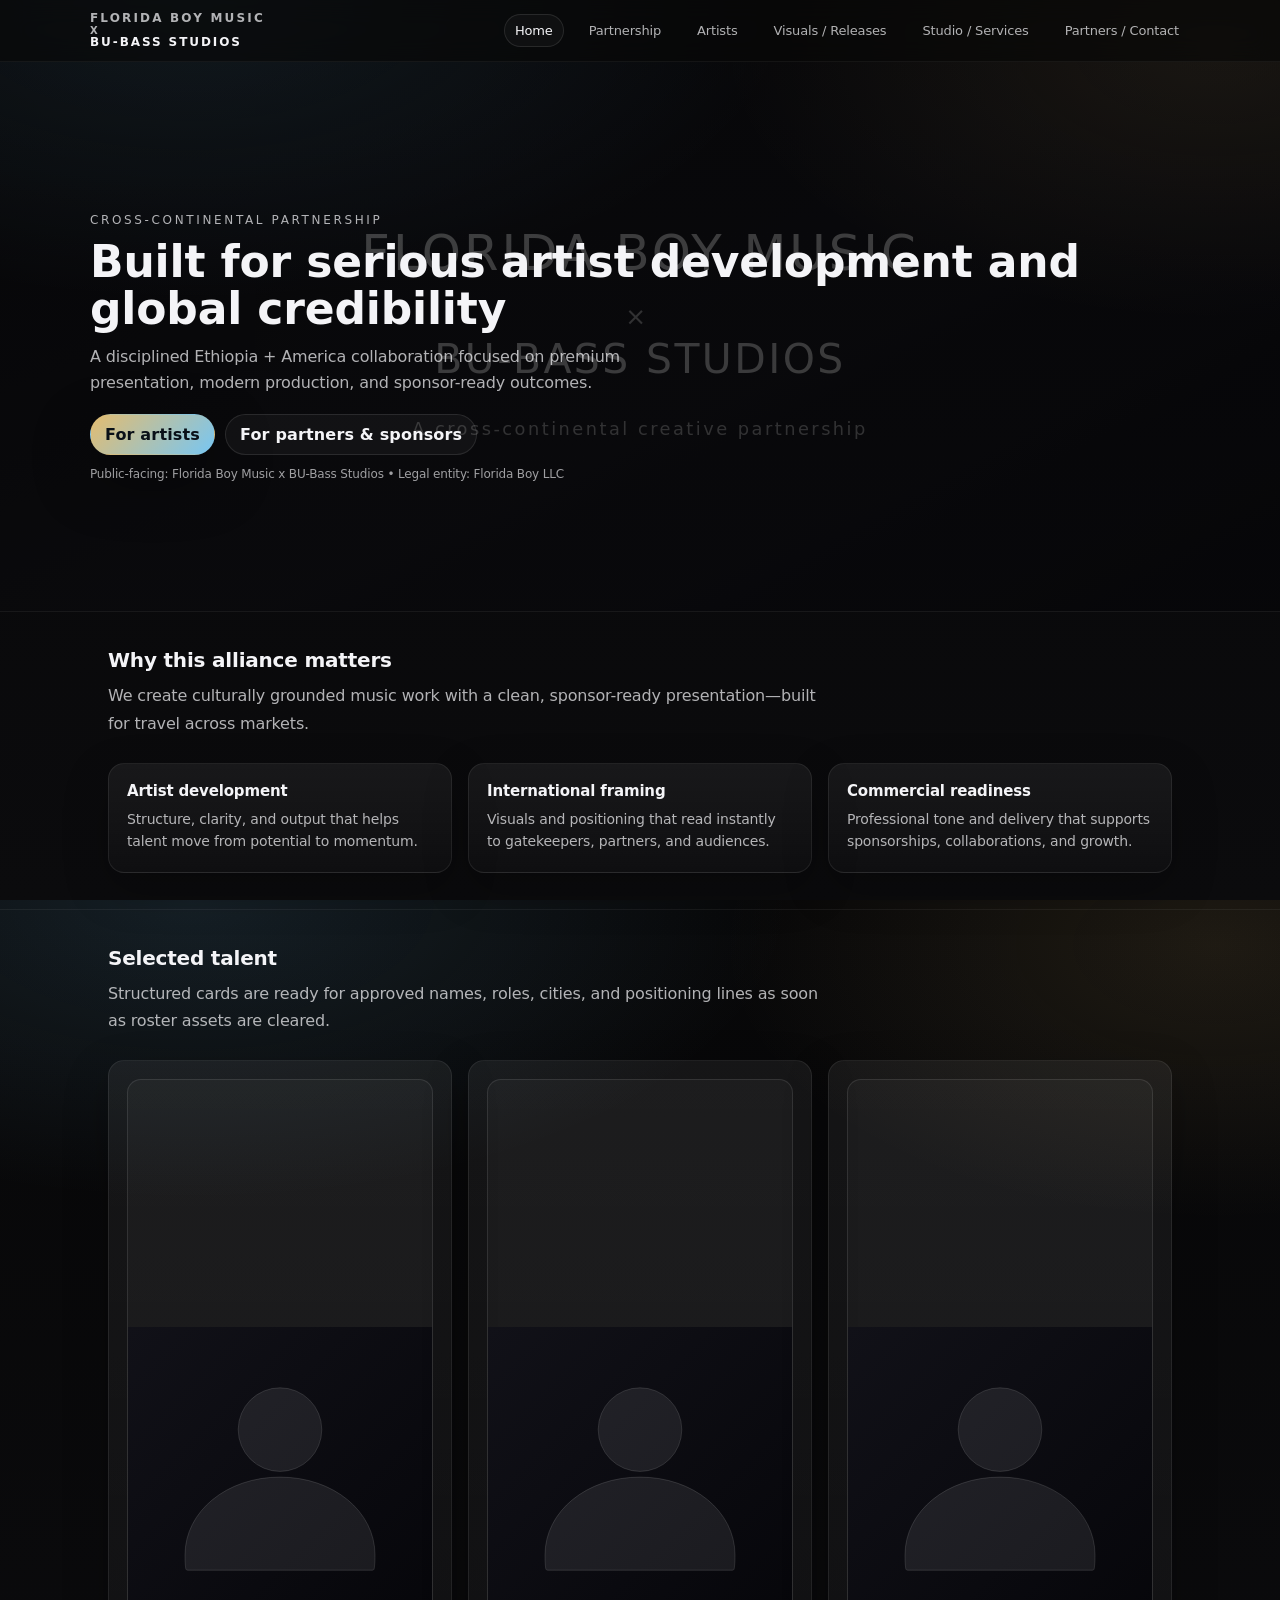
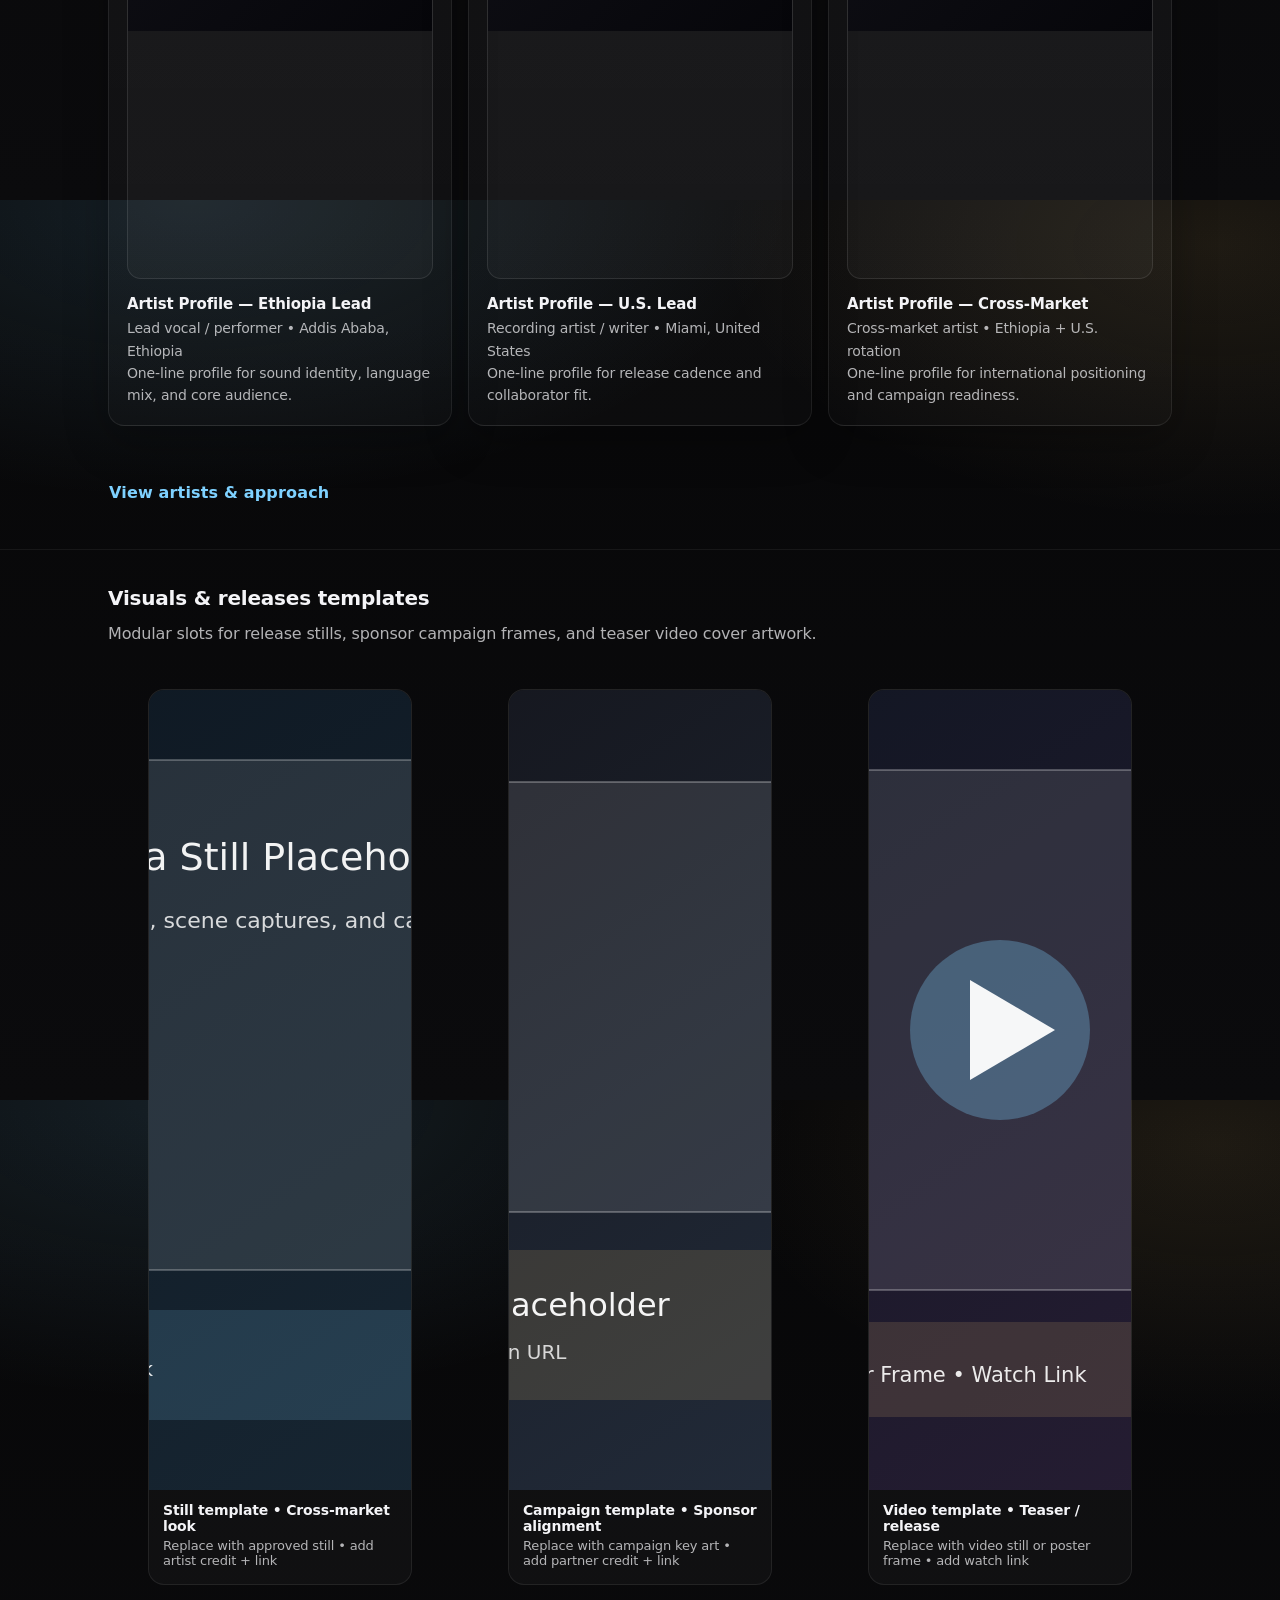
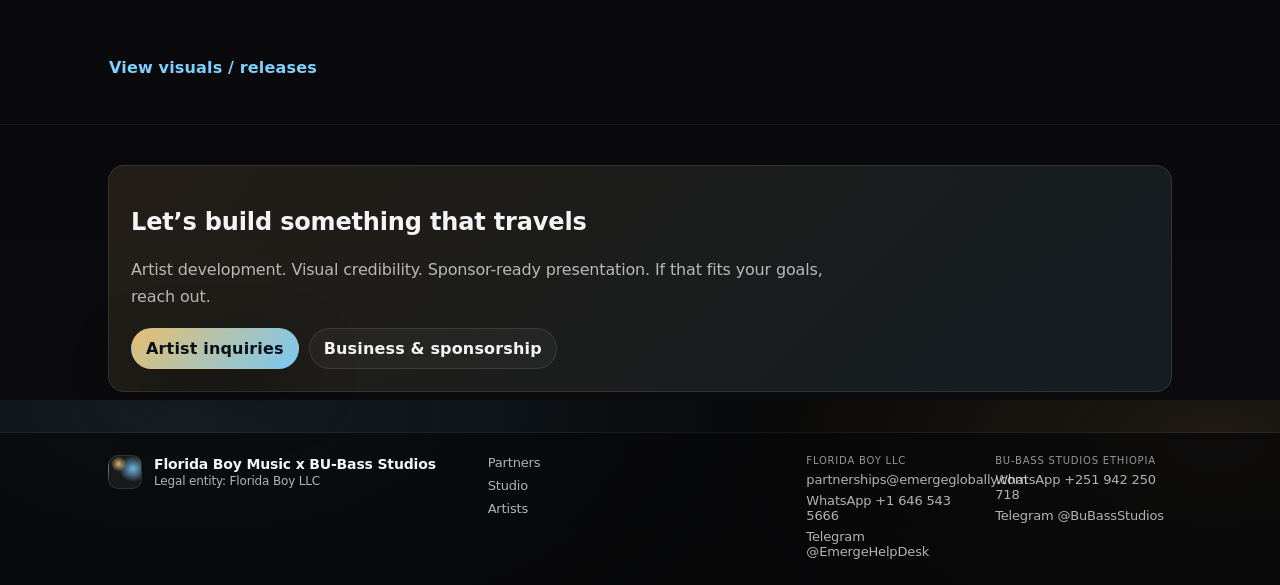
==== commit 18be880d: "Refine contact columns and strengthen visible placeholder visuals" ====
--- a/index.html
+++ b/index.html
@@ -225,13 +225,17 @@
         <a href="/artists/">Artists</a>
       </div>
       <div class="footer-contact" aria-label="Primary contact channels">
-        <small>Florida Boy LLC</small>
-        <a href="mailto:partnerships@emergeglobally.com">partnerships@emergeglobally.com</a>
-        <a href="https://wa.me/16465435666">WhatsApp +1 646 543 5666</a>
-        <a href="https://t.me/EmergeHelpDesk">Telegram @EmergeHelpDesk</a>
-        <small>BU-Bass Studios Ethiopia</small>
-        <a href="https://wa.me/251942250718">WhatsApp +251 942 250 718</a>
-        <a href="https://t.me/BuBassStudios">Telegram @BuBassStudios</a>
+        <div class="contact-column">
+          <small>Florida Boy LLC</small>
+          <a href="mailto:partnerships@emergeglobally.com">partnerships@emergeglobally.com</a>
+          <a href="https://wa.me/16465435666">WhatsApp +1 646 543 5666</a>
+          <a href="https://t.me/EmergeHelpDesk">Telegram @EmergeHelpDesk</a>
+        </div>
+        <div class="contact-column">
+          <small>BU-Bass Studios Ethiopia</small>
+          <a href="https://wa.me/251942250718">WhatsApp +251 942 250 718</a>
+          <a href="https://t.me/BuBassStudios">Telegram @BuBassStudios</a>
+        </div>
       </div>
     </div>
   </footer>
--- a/assets/css/styles.css
+++ b/assets/css/styles.css
@@ -242,7 +242,7 @@
   border: 1px solid rgba(255,255,255,0.08);
   background: rgba(255,255,255,0.03);
 }
-.visual-tile img { width: 100%; display: block; }
+.visual-tile img { width: 100%; display: block; aspect-ratio: 3 / 2; object-fit: cover; min-height: 220px; }
 .visual-tile figcaption {
   padding: 12px 14px;
   display: flex;
@@ -299,9 +299,16 @@
 .brand-footer { font-weight: 750; font-size: 14px; }
 .brand-footer-sub { color: var(--muted); font-size: 12px; margin-top: 2px; }
 
-.footer-links, .footer-contact { display: flex; flex-direction: column; gap: 8px; }
+.footer-links { display: flex; flex-direction: column; gap: 8px; }
 .footer-links a { color: var(--muted); font-size: 13px; }
 .footer-links a:hover { color: var(--text); }
+
+.footer-contact {
+  display: grid;
+  grid-template-columns: repeat(2, minmax(0, 1fr));
+  gap: 12px;
+}
+.contact-column { display: flex; flex-direction: column; gap: 6px; }
 .footer-contact small {
   color: rgba(244,244,247,0.6);
   text-transform: uppercase;
@@ -315,6 +322,7 @@
   .grid { grid-template-columns: repeat(2, minmax(0, 1fr)); }
   .contact-grid { grid-template-columns: 1fr; }
   .footer-shell { grid-template-columns: 1fr; }
+  .footer-contact { grid-template-columns: 1fr; }
 }
 
 @media (max-width: 640px) {
